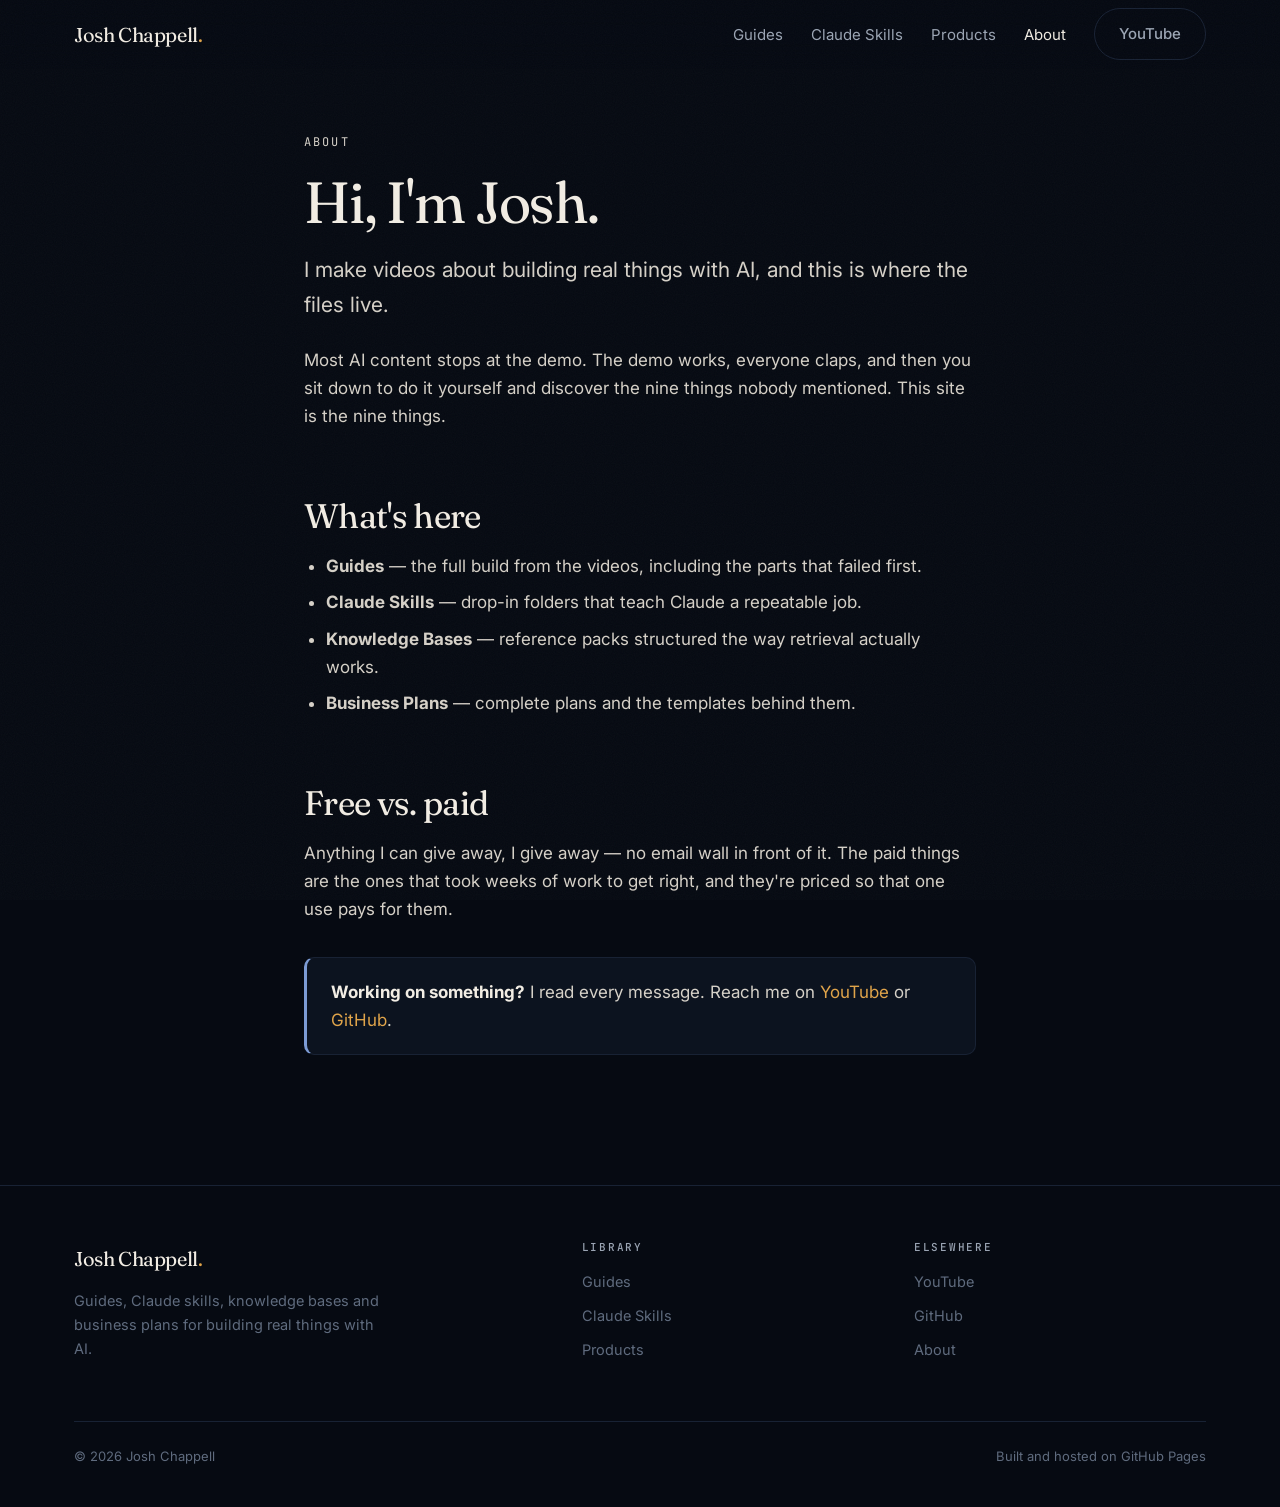
==== about.html @ 3785985f "Launch site: guides, Claude skills, knowledge bases, business plans Static site for GitHub Pages — n" ====
<!DOCTYPE html>
<html lang="en">
<head>
<meta charset="utf-8">
<meta name="viewport" content="width=device-width, initial-scale=1">
<title>About — Josh Chappell</title>
<meta name="description" content="Who I am, what this site is for, and how to get in touch.">
<link rel="canonical" href="https://jchappellmedia.github.io/about.html">

<meta property="og:type" content="website">
<meta property="og:title" content="About — Josh Chappell">
<meta property="og:description" content="Who I am, what this site is for, and how to get in touch.">
<meta property="og:url" content="https://jchappellmedia.github.io/about.html">
<meta property="og:image" content="https://jchappellmedia.github.io/assets/img/og.jpg">
<meta name="twitter:card" content="summary_large_image">

<link rel="icon" href="data:image/svg+xml,<svg xmlns='http://www.w3.org/2000/svg' viewBox='0 0 100 100'>

<link rel="preconnect" href="https://fonts.googleapis.com">
<link rel="preconnect" href="https://fonts.gstatic.com" crossorigin>
<link href="https://fonts.googleapis.com/css2?family=Fraunces:ital,opsz,wght@0,9..144,300..700;1,9..144,300..700&family=Inter:wght@400;500;600&family=JetBrains+Mono:wght@400;500&display=swap" rel="stylesheet">
<link rel="stylesheet" href="assets/css/site.css">
</head>
<body>

<header class="site-header">
  <div class="wrap nav">
    <a class="brand" href="index.html">Josh Chappell<span class="dot">.</span></a>
    <button class="nav-toggle" aria-label="Menu" aria-expanded="false">
      <svg width="24" height="24" viewBox="0 0 24 24" fill="none" stroke="currentColor" stroke-width="1.6">
        <path d="M3 6h18M3 12h18M3 18h18"/>
      </svg>
    </button>
    <ul class="nav-links">
      <li><a href="guides.html">Guides</a></li>
      <li><a href="skills.html">Claude Skills</a></li>
      <li><a href="products.html">Products</a></li>
      <li><a href="about.html">About</a></li>
      <li><a class="btn btn-ghost" href="https://youtube.com/@jchappellmedia" target="_blank" rel="noopener">YouTube</a></li>
    </ul>
  </div>
</header>

<main>

  <article class="wrap article">
    <p class="eyebrow">About</p>
    <h1>Hi, I'm Josh.</h1>
    <p class="lede">I make videos about building real things with AI, and this is where the files live.</p>

    <p>Most AI content stops at the demo. The demo works, everyone claps, and then you sit down to do it yourself and discover the nine things nobody mentioned. This site is the nine things.</p>

    <h2>What's here</h2>
    <ul>
      <li><strong>Guides</strong> — the full build from the videos, including the parts that failed first.</li>
      <li><strong>Claude Skills</strong> — drop-in folders that teach Claude a repeatable job.</li>
      <li><strong>Knowledge Bases</strong> — reference packs structured the way retrieval actually works.</li>
      <li><strong>Business Plans</strong> — complete plans and the templates behind them.</li>
    </ul>

    <h2>Free vs. paid</h2>
    <p>Anything I can give away, I give away — no email wall in front of it. The paid things are the ones that took weeks of work to get right, and they're priced so that one use pays for them.</p>

    <div class="callout">
      <p><strong>Working on something?</strong> I read every message. Reach me on
      <a href="https://youtube.com/@jchappellmedia" target="_blank" rel="noopener">YouTube</a> or
      <a href="https://github.com/jchappellmedia" target="_blank" rel="noopener">GitHub</a>.</p>
    </div>
  </article>
</main>

<footer class="site-footer">
  <div class="wrap">
    <div class="footer-grid">
      <div>
        <a class="brand" href="index.html">Josh Chappell<span class="dot">.</span></a>
        <p style="margin-top:14px;max-width:34ch">Guides, Claude skills, knowledge bases and business plans for building real things with AI.</p>
      </div>
      <div>
        <h4>Library</h4>
        <ul>
          <li><a href="guides.html">Guides</a></li>
          <li><a href="skills.html">Claude Skills</a></li>
          <li><a href="products.html">Products</a></li>
        </ul>
      </div>
      <div>
        <h4>Elsewhere</h4>
        <ul>
          <li><a href="https://youtube.com/@jchappellmedia" target="_blank" rel="noopener">YouTube</a></li>
          <li><a href="https://github.com/jchappellmedia" target="_blank" rel="noopener">GitHub</a></li>
          <li><a href="about.html">About</a></li>
        </ul>
      </div>
    </div>
    <div class="footer-bottom">
      <span>&copy; <span data-year>2026</span> Josh Chappell</span>
      <span>Built and hosted on GitHub Pages</span>
    </div>
  </div>
</footer>

<script src="assets/js/site.js"></script>
</body>
</html>
---- assets/css/site.css ----
/* ============================================================
   Josh Chappell — design system
   Edit the tokens below to restyle the entire site at once.
   ============================================================ */

:root {
  /* --- Color --- */
  --ink:        #060A12;   /* deep blue-hour black     */
  --ink-2:      #0C131F;   /* raised surfaces (cards)  */
  --ink-3:      #182234;   /* borders, hairlines       */
  --paper:      #F2EDE4;   /* primary text             */
  --paper-dim:  #9BA5B4;   /* secondary text           */
  --paper-faint:#5F6B7E;   /* tertiary / meta text     */
  --gold:       #E0A44A;   /* primary accent           */
  --violet:     #7C9BD4;   /* secondary accent (dusk)  */
  --teal:       #5FA8B8;   /* tertiary accent          */

  /* --- Type --- */
  --display: "Fraunces", Georgia, "Times New Roman", serif;
  --body:    "Inter", -apple-system, BlinkMacSystemFont, "Segoe UI", sans-serif;
  --mono:    "JetBrains Mono", ui-monospace, "SF Mono", Menlo, monospace;

  /* --- Layout --- */
  --gutter: 24px;
  --max:    1180px;
  --radius: 14px;

  /* --- Motion --- */
  --ease: cubic-bezier(0.22, 1, 0.36, 1);
}

*, *::before, *::after { box-sizing: border-box; }

html { scroll-behavior: smooth; -webkit-text-size-adjust: 100%; }

body {
  margin: 0;
  background: var(--ink);
  color: var(--paper);
  font-family: var(--body);
  font-size: 17px;
  line-height: 1.65;
  -webkit-font-smoothing: antialiased;
  overflow-x: hidden;
}

/* Subtle film grain over the whole page — the "artful" texture. */
body::after {
  content: "";
  position: fixed;
  inset: 0;
  pointer-events: none;
  z-index: 9999;
  opacity: 0.035;
  background-image: url("data:image/svg+xml,%3Csvg xmlns='http://www.w3.org/2000/svg' width='200' height='200'%3E%3Cfilter id='n'%3E%3CfeTurbulence type='fractalNoise' baseFrequency='0.9' numOctaves='3'/%3E%3C/filter%3E%3Crect width='200' height='200' filter='url(%23n)'/%3E%3C/svg%3E");
}

img { max-width: 100%; display: block; }

a { color: var(--gold); text-decoration: none; }
a:hover { text-decoration: underline; text-underline-offset: 3px; }

::selection { background: var(--gold); color: var(--ink); }

/* ---------- Layout primitives ---------- */

.wrap {
  width: 100%;
  max-width: var(--max);
  margin-inline: auto;
  padding-inline: var(--gutter);
}

.section { padding-block: clamp(64px, 10vw, 120px); }

.eyebrow {
  font-family: var(--mono);
  font-size: 12px;
  letter-spacing: 0.18em;
  text-transform: uppercase;
  color: var(--gold);
  margin: 0 0 18px;
}

h1, h2, h3, h4 {
  font-family: var(--display);
  font-weight: 400;
  line-height: 1.08;
  letter-spacing: -0.02em;
  margin: 0 0 0.5em;
  font-variation-settings: "SOFT" 20, "WONK" 1;
}

h1 { font-size: clamp(44px, 8vw, 86px); }
h2 { font-size: clamp(32px, 5vw, 50px); }
h3 { font-size: clamp(21px, 2.6vw, 27px); letter-spacing: -0.01em; }

p { margin: 0 0 1.1em; }

.lede {
  font-size: clamp(18px, 2.2vw, 21px);
  color: var(--paper-dim);
  max-width: 60ch;
}

.rule {
  height: 1px;
  border: 0;
  background: linear-gradient(90deg, var(--ink-3), transparent);
  margin: 0;
}

/* ---------- Header ---------- */

.site-header {
  position: sticky;
  top: 0;
  z-index: 100;
  backdrop-filter: blur(14px);
  -webkit-backdrop-filter: blur(14px);
  background: color-mix(in srgb, var(--ink) 78%, transparent);
  border-bottom: 1px solid transparent;
  transition: border-color 0.3s var(--ease);
}
.site-header.scrolled { border-bottom-color: var(--ink-3); }

.nav {
  display: flex;
  align-items: center;
  justify-content: space-between;
  gap: 20px;
  height: 68px;
}

.brand {
  font-family: var(--display);
  font-size: 20px;
  color: var(--paper);
  letter-spacing: -0.02em;
  white-space: nowrap;
}
.brand:hover { text-decoration: none; color: var(--gold); }
.brand .dot { color: var(--gold); }

.nav-links {
  display: flex;
  align-items: center;
  gap: 28px;
  list-style: none;
  margin: 0;
  padding: 0;
}
.nav-links a {
  color: var(--paper-dim);
  font-size: 15px;
  transition: color 0.2s var(--ease);
}
.nav-links a:hover,
.nav-links a[aria-current="page"] { color: var(--paper); text-decoration: none; }

.nav-toggle {
  display: none;
  background: none;
  border: 0;
  color: var(--paper);
  cursor: pointer;
  padding: 8px;
  margin-right: -8px;
}

/* ---------- Buttons ---------- */

.btn {
  display: inline-flex;
  align-items: center;
  gap: 9px;
  padding: 13px 24px;
  border-radius: 999px;
  font-size: 15px;
  font-weight: 500;
  border: 1px solid transparent;
  cursor: pointer;
  transition: transform 0.2s var(--ease), background 0.2s var(--ease),
              border-color 0.2s var(--ease), color 0.2s var(--ease);
  white-space: nowrap;
}
.btn:hover { text-decoration: none; transform: translateY(-2px); }

.btn-primary { background: var(--gold); color: var(--ink); }
.btn-primary:hover { background: #F0B75E; }

.btn-ghost {
  border-color: var(--ink-3);
  color: var(--paper);
  background: transparent;
}
.btn-ghost:hover { border-color: var(--paper-faint); background: var(--ink-2); }

/* ---------- Hero ---------- */

.hero {
  position: relative;
  min-height: min(88vh, 780px);
  display: flex;
  align-items: center;
  padding-block: 80px;
  overflow: hidden;
}

#hero-canvas {
  position: absolute;
  inset: 0;
  width: 100%;
  height: 100%;
  z-index: 0;
  opacity: 0.55;
}

/* Fade the generative art out toward the bottom so text stays readable. */
.hero::after {
  content: "";
  position: absolute;
  inset: 0;
  z-index: 1;
  pointer-events: none;
  background: radial-gradient(ellipse 80% 60% at 30% 45%,
              transparent 0%, color-mix(in srgb, var(--ink) 70%, transparent) 70%,
              var(--ink) 100%);
}

.hero .wrap { position: relative; z-index: 2; }

.hero h1 { max-width: 15ch; margin-bottom: 24px; }
.hero h1 em {
  font-style: italic;
  color: var(--gold);
  font-variation-settings: "SOFT" 60, "WONK" 1;
}

.hero-actions {
  display: flex;
  flex-wrap: wrap;
  gap: 14px;
  margin-top: 36px;
}

/* ---------- Cards / grid ---------- */

.grid {
  display: grid;
  grid-template-columns: repeat(auto-fill, minmax(290px, 1fr));
  gap: 20px;
}

.card {
  position: relative;
  display: flex;
  flex-direction: column;
  background: var(--ink-2);
  border: 1px solid var(--ink-3);
  border-radius: var(--radius);
  padding: 26px;
  overflow: hidden;
  transition: transform 0.3s var(--ease), border-color 0.3s var(--ease);
  color: inherit;
}
.card:hover {
  transform: translateY(-4px);
  border-color: color-mix(in srgb, var(--accent, var(--gold)) 45%, var(--ink-3));
  text-decoration: none;
}

/* Colored hairline that lights up on hover. */
.card::before {
  content: "";
  position: absolute;
  top: 0; left: 0; right: 0;
  height: 2px;
  background: var(--accent, var(--gold));
  opacity: 0.35;
  transition: opacity 0.3s var(--ease);
}
.card:hover::before { opacity: 1; }

.card-top {
  display: flex;
  align-items: center;
  justify-content: space-between;
  gap: 12px;
  margin-bottom: 16px;
}

.tag {
  font-family: var(--mono);
  font-size: 10.5px;
  letter-spacing: 0.14em;
  text-transform: uppercase;
  color: var(--accent, var(--gold));
  border: 1px solid color-mix(in srgb, var(--accent, var(--gold)) 30%, transparent);
  background: color-mix(in srgb, var(--accent, var(--gold)) 9%, transparent);
  padding: 4px 10px;
  border-radius: 999px;
  white-space: nowrap;
}

.price {
  font-family: var(--mono);
  font-size: 13px;
  color: var(--paper);
  white-space: nowrap;
}
.price.free { color: var(--teal); }

.card h3 { margin-bottom: 10px; color: var(--paper); }

.card p {
  color: var(--paper-dim);
  font-size: 15px;
  line-height: 1.6;
  margin: 0;
  flex: 1;
}

.card-foot {
  margin-top: 20px;
  padding-top: 16px;
  border-top: 1px solid var(--ink-3);
  display: flex;
  align-items: center;
  justify-content: space-between;
  gap: 10px;
  font-size: 13.5px;
  color: var(--paper-faint);
  font-family: var(--mono);
}
.card-cta { color: var(--accent, var(--gold)); }
.card:hover .card-cta { text-decoration: underline; text-underline-offset: 3px; }

/* ---------- Filter pills ---------- */

.filters {
  display: flex;
  flex-wrap: wrap;
  gap: 10px;
  margin-bottom: 32px;
}
.filter {
  background: transparent;
  border: 1px solid var(--ink-3);
  color: var(--paper-dim);
  font-family: var(--mono);
  font-size: 12px;
  letter-spacing: 0.08em;
  text-transform: uppercase;
  padding: 9px 16px;
  border-radius: 999px;
  cursor: pointer;
  transition: all 0.2s var(--ease);
}
.filter:hover { color: var(--paper); border-color: var(--paper-faint); }
.filter[aria-pressed="true"] {
  background: var(--paper);
  border-color: var(--paper);
  color: var(--ink);
}

.empty {
  color: var(--paper-faint);
  font-family: var(--mono);
  font-size: 14px;
  padding: 48px 0;
  text-align: center;
  grid-column: 1 / -1;
}

/* ---------- Section heading row ---------- */

.section-head {
  display: flex;
  align-items: flex-end;
  justify-content: space-between;
  gap: 24px;
  margin-bottom: 40px;
  flex-wrap: wrap;
}
.section-head h2 { margin-bottom: 0; }
.section-head .lede { margin: 12px 0 0; }

/* ---------- Article (guide pages) ---------- */

.article {
  max-width: 720px;
  margin-inline: auto;
  padding-block: 64px 96px;
}
.article-meta {
  font-family: var(--mono);
  font-size: 12.5px;
  letter-spacing: 0.1em;
  text-transform: uppercase;
  color: var(--paper-faint);
  margin-bottom: 18px;
  display: flex;
  gap: 14px;
  flex-wrap: wrap;
}
.article h1 { font-size: clamp(36px, 6vw, 58px); margin-bottom: 20px; }
.article h2 { font-size: clamp(26px, 3.4vw, 34px); margin-top: 2em; }
.article h3 { margin-top: 1.8em; }
.article p, .article li { color: #D6D1C8; }
.article ul, .article ol { padding-left: 1.3em; }
.article li { margin-bottom: 0.5em; }
.article blockquote {
  margin: 2em 0;
  padding: 4px 0 4px 24px;
  border-left: 2px solid var(--gold);
  font-family: var(--display);
  font-size: 21px;
  font-style: italic;
  color: var(--paper);
}
.article code {
  font-family: var(--mono);
  font-size: 0.87em;
  background: var(--ink-2);
  border: 1px solid var(--ink-3);
  border-radius: 5px;
  padding: 2px 6px;
  color: var(--gold);
}
.article pre {
  background: var(--ink-2);
  border: 1px solid var(--ink-3);
  border-radius: var(--radius);
  padding: 20px;
  overflow-x: auto;
  font-size: 14px;
  line-height: 1.6;
}
.article pre code { background: none; border: 0; padding: 0; color: #D6D1C8; }
.article img { border-radius: var(--radius); margin: 2em 0; }
.article hr { border: 0; height: 1px; background: var(--ink-3); margin: 3em 0; }

.callout {
  background: var(--ink-2);
  border: 1px solid var(--ink-3);
  border-left: 3px solid var(--violet);
  border-radius: 10px;
  padding: 20px 24px;
  margin: 2em 0;
}
.callout p:last-child { margin-bottom: 0; }
.callout strong { color: var(--paper); }

/* ---------- CTA band ---------- */

.band {
  border-block: 1px solid var(--ink-3);
  background:
    radial-gradient(ellipse 60% 100% at 50% 100%,
      color-mix(in srgb, var(--violet) 12%, transparent), transparent 70%),
    var(--ink-2);
  text-align: center;
}
.band .wrap { max-width: 660px; }
.band h2 { margin-bottom: 16px; }
.band .lede { margin-inline: auto; }

/* ---------- Footer ---------- */

.site-footer {
  border-top: 1px solid var(--ink-3);
  padding-block: 56px 40px;
  color: var(--paper-faint);
  font-size: 14.5px;
}
.footer-grid {
  display: grid;
  grid-template-columns: 1.6fr 1fr 1fr;
  gap: 40px;
  margin-bottom: 44px;
}
.site-footer h4 {
  font-family: var(--mono);
  font-size: 11px;
  font-weight: 500;
  letter-spacing: 0.16em;
  text-transform: uppercase;
  color: var(--paper-dim);
  margin-bottom: 16px;
}
.site-footer ul { list-style: none; margin: 0; padding: 0; }
.site-footer li { margin-bottom: 10px; }
.site-footer li a { color: var(--paper-faint); }
.site-footer li a:hover { color: var(--paper); text-decoration: none; }
.footer-bottom {
  display: flex;
  justify-content: space-between;
  gap: 16px;
  flex-wrap: wrap;
  padding-top: 24px;
  border-top: 1px solid var(--ink-3);
  font-size: 13px;
}

/* ---------- Reveal on scroll ---------- */

.reveal {
  opacity: 0;
  transform: translateY(18px);
  transition: opacity 0.7s var(--ease), transform 0.7s var(--ease);
}
.reveal.in { opacity: 1; transform: none; }

/* ---------- Responsive ---------- */

@media (max-width: 860px) {
  .footer-grid { grid-template-columns: 1fr 1fr; }
}

@media (max-width: 680px) {
  body { font-size: 16px; }
  .nav-toggle { display: block; }
  .nav-links {
    position: absolute;
    top: 68px;
    left: 0;
    right: 0;
    flex-direction: column;
    align-items: stretch;
    gap: 0;
    background: var(--ink-2);
    border-bottom: 1px solid var(--ink-3);
    padding: 8px 0;
    display: none;
  }
  .nav-links.open { display: flex; }
  .nav-links li { padding: 0 var(--gutter); }
  .nav-links a { display: block; padding: 13px 0; font-size: 16px; }
  .nav-links .btn { margin: 10px 0 14px; justify-content: center; }
  .hero { min-height: auto; padding-block: 64px 72px; }
  .hero-actions .btn { flex: 1 1 100%; justify-content: center; }
  .footer-grid { grid-template-columns: 1fr; gap: 32px; }
  .grid { grid-template-columns: 1fr; }
}

@media (prefers-reduced-motion: reduce) {
  html { scroll-behavior: auto; }
  *, *::before, *::after {
    animation-duration: 0.01ms !important;
    transition-duration: 0.01ms !important;
  }
  .reveal { opacity: 1; transform: none; }
  #hero-canvas { display: none; }
}

/* ============================================================
   Photographic hero  —  split composition

   The source frame is a full-width silhouette with no empty
   space to set type over, so instead of hiding the subject
   behind a scrim the hero splits: type on the left, the frame
   bleeding off the right edge, the two joined by a gradient.
   On phones it falls back to full-bleed behind a heavy veil.

   To change the hero, replace assets/img/hero.jpg (and
   hero-mobile.jpg). Nothing else needs editing.
   ============================================================ */

.hero.has-photo {
  min-height: min(90vh, 820px);
  padding-block: 72px;
}

.hero-photo {
  position: absolute;
  top: 0;
  bottom: 0;
  right: 0;
  width: 62%;
  z-index: 0;
  overflow: hidden;          /* clips the drift so it cannot cross the veil */
}

.hero-photo::before {
  content: "";
  position: absolute;
  inset: 0;
  background-image: url("../img/hero.jpg");
  background-size: cover;
  background-position: 62% 46%;
  filter: saturate(1.12) contrast(1.1) brightness(0.86);
  animation: heroDrift 34s ease-in-out infinite alternate;
}

@keyframes heroDrift {
  from { transform: scale(1.03); }
  to   { transform: scale(1.09); }
}

/* Feather the photo into the page on every edge so it reads as
   one image, not a pasted-in rectangle. */
.hero-veil {
  position: absolute;
  top: 0;
  bottom: 0;
  right: 0;
  width: 62%;
  z-index: 1;
  pointer-events: none;
  background:
    linear-gradient(90deg,
      var(--ink) 0%,
      color-mix(in srgb, var(--ink) 82%, transparent) 16%,
      color-mix(in srgb, var(--ink) 30%, transparent) 42%,
      transparent 70%),
    linear-gradient(180deg,
      color-mix(in srgb, var(--ink) 70%, transparent) 0%,
      transparent 18%,
      transparent 68%,
      color-mix(in srgb, var(--ink) 75%, transparent) 92%,
      var(--ink) 100%);
}

/* With a photo present the generative art becomes a faint
   texture across the whole hero rather than the main event. */
.hero.has-photo #hero-canvas { z-index: 2; opacity: 0.12; mix-blend-mode: screen; }
.hero.has-photo::after { display: none; }
.hero.has-photo .wrap { z-index: 3; }

/* Keep the type clear of the photo on wide screens. */
.hero.has-photo h1 {
  font-size: clamp(40px, 4.6vw, 64px);
  max-width: 11ch;
}
.hero.has-photo .lede { max-width: 36ch; }

@media (min-width: 1100px) {
  .hero-photo, .hero-veil { width: 58%; }
}

/* ---- Narrow screens: full bleed behind a heavy veil ---- */
@media (max-width: 900px) {
  .hero-photo { width: 100%; }
  .hero-photo::before {
    background-image: url("../img/hero-mobile.jpg");
    background-position: 42% 40%;
    filter: saturate(1.1) contrast(1.12) brightness(0.58);
  }
  .hero-veil {
    width: 100%;
    background:
      linear-gradient(180deg,
        color-mix(in srgb, var(--ink) 78%, transparent) 0%,
        color-mix(in srgb, var(--ink) 55%, transparent) 30%,
        color-mix(in srgb, var(--ink) 80%, transparent) 72%,
        var(--ink) 100%);
  }
  .hero.has-photo h1 { max-width: 15ch; font-size: clamp(40px, 8vw, 62px); }
  .hero.has-photo .lede { max-width: 46ch; }
  .hero.has-photo h1,
  .hero.has-photo .lede {
    text-shadow: 0 2px 26px color-mix(in srgb, var(--ink) 85%, transparent);
  }
}

@media (prefers-reduced-motion: reduce) {
  .hero-photo::before { animation: none; transform: none; }
}
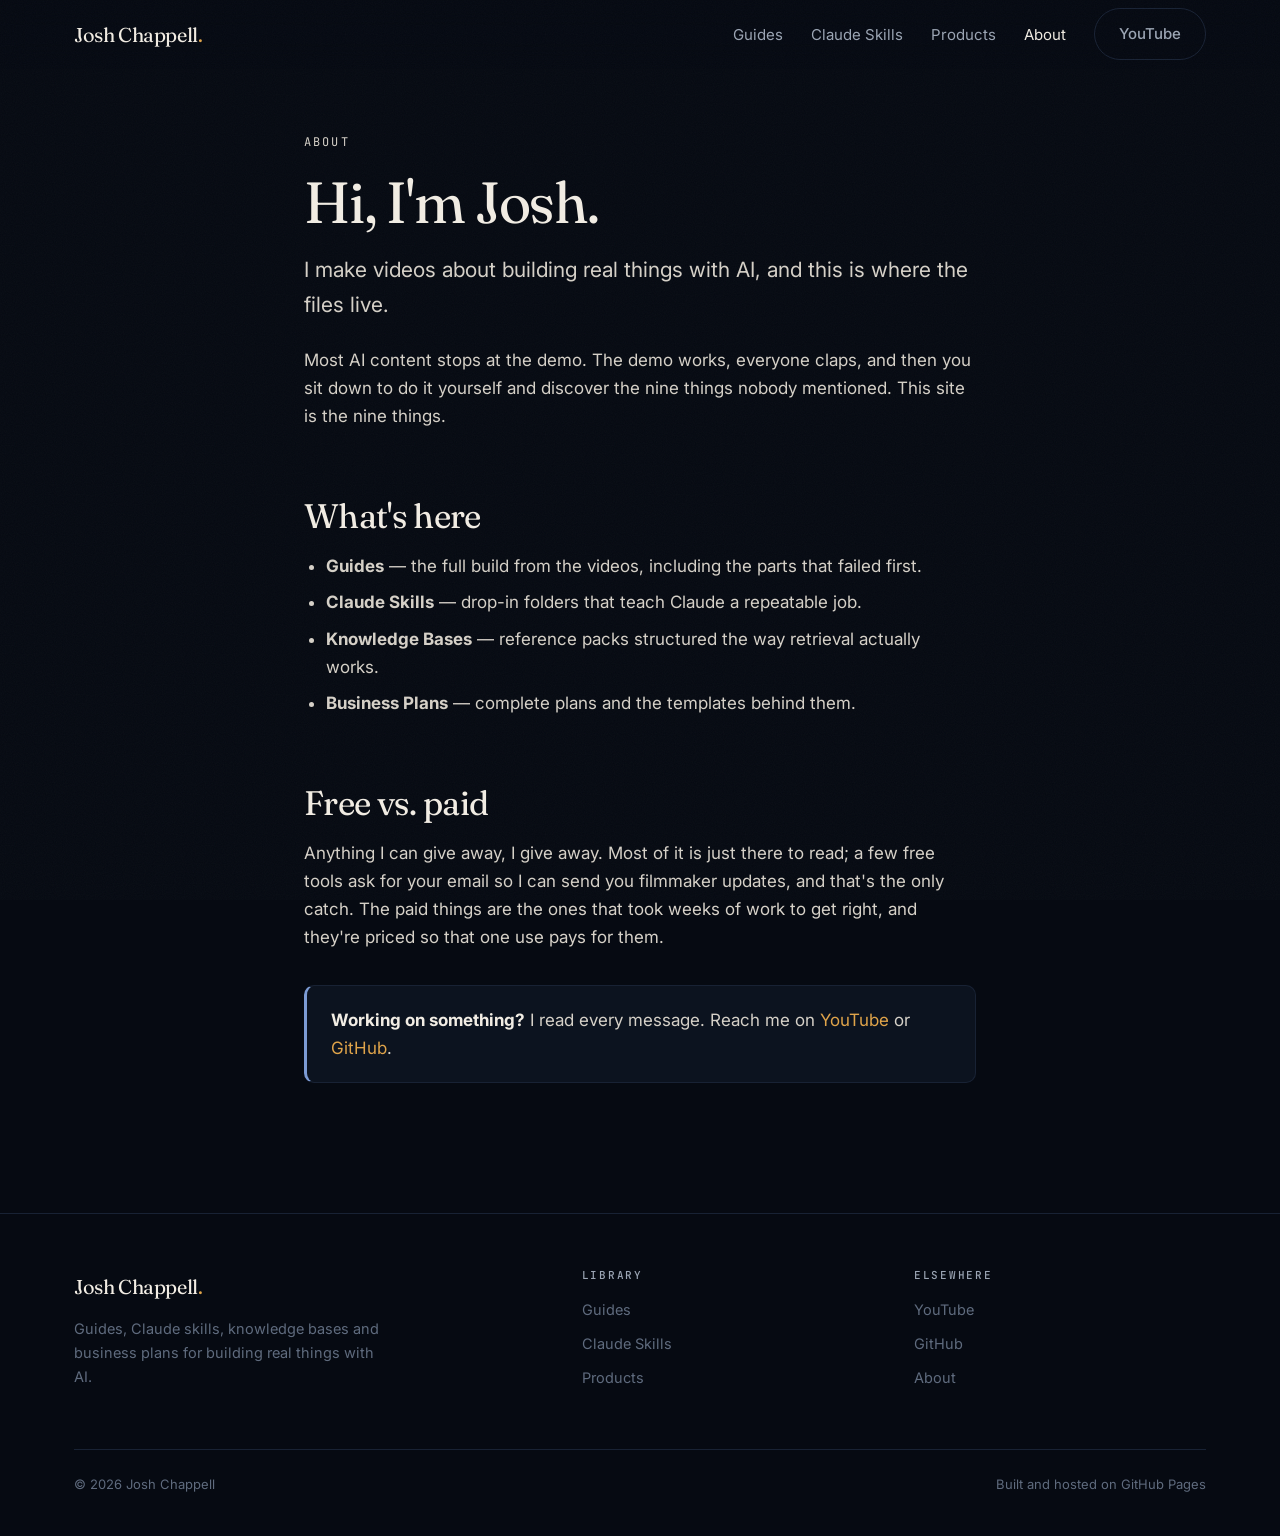
==== commit 8ba26d7b: "Add SD Card Video Recovery tool with email-list download gate - sd-recovery.html: tool page; email +" ====
--- a/about.html
+++ b/about.html
@@ -59,7 +59,7 @@
     </ul>
 
     <h2>Free vs. paid</h2>
-    <p>Anything I can give away, I give away — no email wall in front of it. The paid things are the ones that took weeks of work to get right, and they're priced so that one use pays for them.</p>
+    <p>Anything I can give away, I give away. Most of it is just there to read; a few free tools ask for your email so I can send you filmmaker updates, and that's the only catch. The paid things are the ones that took weeks of work to get right, and they're priced so that one use pays for them.</p>
 
     <div class="callout">
       <p><strong>Working on something?</strong> I read every message. Reach me on
--- a/assets/css/site.css
+++ b/assets/css/site.css
@@ -667,3 +667,44 @@
 @media (prefers-reduced-motion: reduce) {
   .hero-photo::before { animation: none; transform: none; }
 }
+
+/* ---------- Checkout ---------- */
+
+.checkout { max-width: 640px; }
+.checkout h1 { font-size: clamp(34px, 5vw, 52px); }
+
+.back-link {
+  display: inline-block;
+  font-family: var(--mono);
+  font-size: 13px;
+  letter-spacing: 0.08em;
+  text-transform: uppercase;
+  color: var(--paper-faint);
+  margin-bottom: 40px;
+}
+.back-link:hover { color: var(--paper); text-decoration: none; }
+
+.buy-slot {
+  margin: 36px 0 20px;
+  padding: 28px;
+  background: var(--ink-2);
+  border: 1px solid var(--ink-3);
+  border-radius: var(--radius);
+}
+.buy-slot stripe-buy-button { display: block; }
+
+.checkout-note {
+  font-size: 13.5px;
+  color: var(--paper-faint);
+  display: flex;
+  align-items: center;
+  gap: 8px;
+}
+.checkout-note::before {
+  content: "";
+  width: 14px; height: 14px;
+  flex: none;
+  background: var(--teal);
+  -webkit-mask: url("data:image/svg+xml,%3Csvg xmlns='http://www.w3.org/2000/svg' viewBox='0 0 24 24'%3E%3Cpath d='M12 1 3 5v6c0 5.5 3.8 10.7 9 12 5.2-1.3 9-6.5 9-12V5l-9-4Z'/%3E%3C/svg%3E") center/contain no-repeat;
+          mask: url("data:image/svg+xml,%3Csvg xmlns='http://www.w3.org/2000/svg' viewBox='0 0 24 24'%3E%3Cpath d='M12 1 3 5v6c0 5.5 3.8 10.7 9 12 5.2-1.3 9-6.5 9-12V5l-9-4Z'/%3E%3C/svg%3E") center/contain no-repeat;
+}
